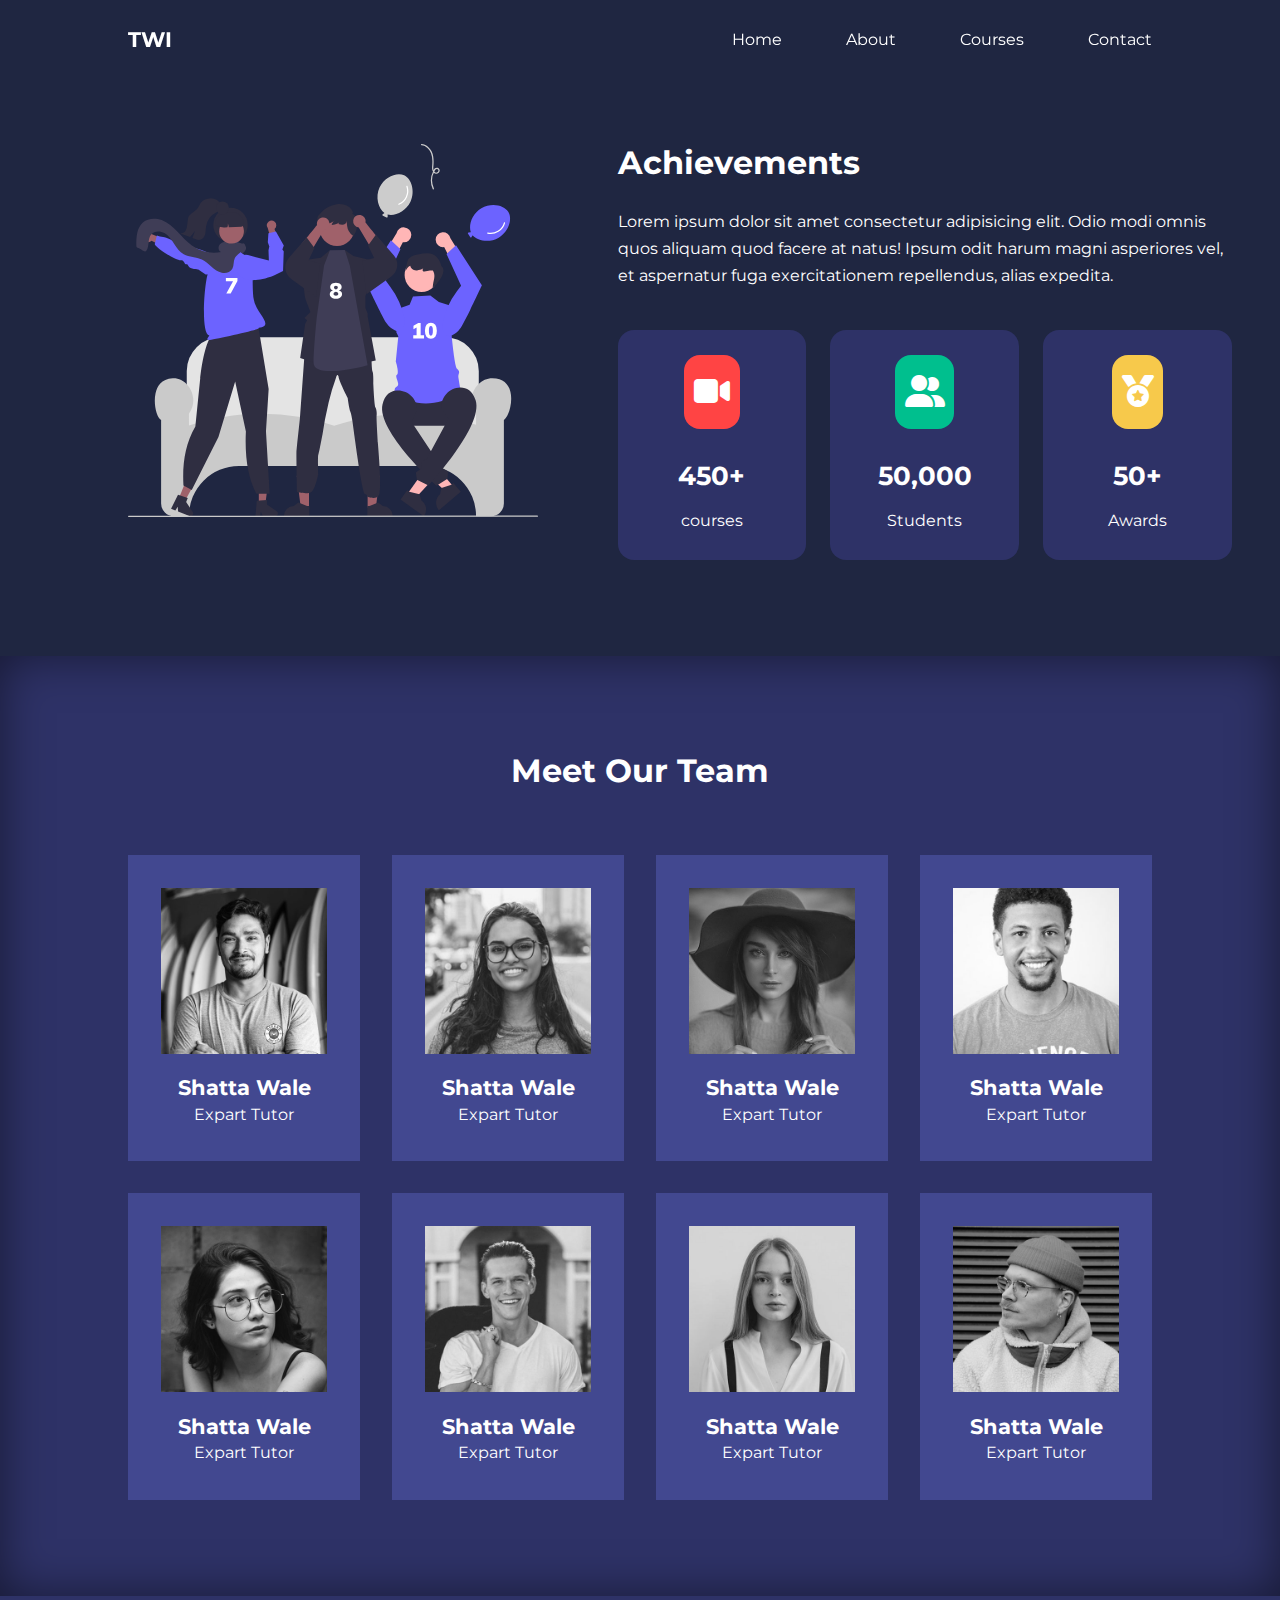
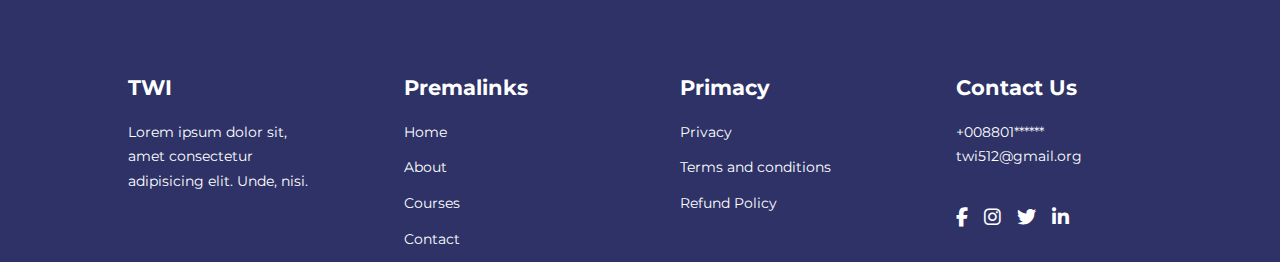
==== about.html @ b6cad6b4 "about page ready" ====
<!DOCTYPE html>
<html lang="en">
<head>
    <meta charset="UTF-8">
    <meta http-equiv="X-UA-Compatible" content="IE=edge">
    <meta name="viewport" content="width=device-width, initial-scale=1.0">
    <title>TWI education</title>
    <!-- fontawsome cdn -->
    <link rel="stylesheet" href="https://cdnjs.cloudflare.com/ajax/libs/font-awesome/6.1.1/css/all.min.css">
    <!-- custom css -->
    <link rel="stylesheet" href="css/style.css">
    <link rel="stylesheet" href="css/about.css">
</head>
<body>
    <!-- navbar start -->
    <nav>
        <div class="container nav_container">
            <a href="index.html"><h4>TWI</h4></a>
            <ul class="nav_menu">
                <li><a href="index.html">Home</a></li>
                <li><a href="about.html">About</a></li>
                <li><a href="courses.html">Courses</a></li>
                <li><a href="contact.html">Contact</a></li>
            </ul>
            <button id="open-menu-btn"><i class="fa-solid fa-bars-staggered"></i></button>
            <button id="close-menu-btn"><i class="fa-solid fa-xmark"></i></button>
        </div>
    </nav>
    <!-- navbar end -->
    <!-- achievment section start -->
    <section class="about_achievements">
        <div class="container about_achievements_container">
            <div class="about_achievemnet_left">
                <img src="/images/about achievements.svg">

            </div>
            <div class="about_achievemnet_right">
                <h1>Achievements</h1>
                <p>Lorem ipsum dolor sit amet consectetur adipisicing elit. Odio modi omnis quos aliquam quod facere at natus! Ipsum odit harum magni asperiores vel, et aspernatur fuga exercitationem repellendus, alias expedita.</p>
                <div class="achievements_cards">
                    <article class="achievements_card">
                        <span class="achievements_icon"><i class="fa-solid fa-video"></i></span>
                        <h3>450+</h3>
                        <p>courses</p>
                    </article>

                    <article class="achievements_card">
                        <span class="achievements_icon"><i class="fa-solid fa-user-group"></i></span>
                        <h3>50,000</h3>
                        <p>Students</p>
                    </article>
                   

                    <article class="achievements_card">
                        <span class="achievements_icon"><i class="fa-solid fa-medal"></i></span>
                        <h3>50+</h3>
                        <p>Awards</p>
                    </article>
                </div>
            </div>
        </div>
    </section>
    <!-- achievment end -->

    <section class="team">
        <h2>Meet Our Team</h2>
        <div class="container team_container">
            <article class="team_member">
                <div class="team_member_image">
                    <img src="images/tm1.jpg">
                </div>
                <div class="team_member_info">
                    <h4>Shatta Wale</h4>
                    <p>Expart Tutor</p>
                </div>
                <div class="team_member_socials">
                    <a href="instagram.com" target="_blank"><i class="fa-brands fa-instagram"></i></a>
                    <a href="instagram.com" target="_blank"><i class="fa-brands fa-linkedin-in"></i></a>
                    <a href="instagram.com" target="_blank"><i class="fa-brands fa-twitter"></i></a>
                </div>
            </article>

            <article class="team_member">
                <div class="team_member_image">
                    <img src="images/tm2.jpg">
                </div>
                <div class="team_member_info">
                    <h4>Shatta Wale</h4>
                    <p>Expart Tutor</p>
                </div>
                <div class="team_member_socials">
                    <a href="instagram.com" target="_blank"><i class="fa-brands fa-instagram"></i></a>
                    <a href="instagram.com" target="_blank"><i class="fa-brands fa-linkedin-in"></i></a>
                    <a href="instagram.com" target="_blank"><i class="fa-brands fa-twitter"></i></a>
                </div>
            </article>


            <article class="team_member">
                <div class="team_member_image">
                    <img src="images/tm3.jpg">
                </div>
                <div class="team_member_info">
                    <h4>Shatta Wale</h4>
                    <p>Expart Tutor</p>
                </div>
                <div class="team_member_socials">
                    <a href="instagram.com" target="_blank"><i class="fa-brands fa-instagram"></i></a>
                    <a href="instagram.com" target="_blank"><i class="fa-brands fa-linkedin-in"></i></a>
                    <a href="instagram.com" target="_blank"><i class="fa-brands fa-twitter"></i></a>
                </div>
            </article>


            <article class="team_member">
                <div class="team_member_image">
                    <img src="images/tm4.jpg">
                </div>
                <div class="team_member_info">
                    <h4>Shatta Wale</h4>
                    <p>Expart Tutor</p>
                </div>
                <div class="team_member_socials">
                    <a href="instagram.com" target="_blank"><i class="fa-brands fa-instagram"></i></a>
                    <a href="instagram.com" target="_blank"><i class="fa-brands fa-linkedin-in"></i></a>
                    <a href="instagram.com" target="_blank"><i class="fa-brands fa-twitter"></i></a>
                </div>
            </article>


            <article class="team_member">
                <div class="team_member_image">
                    <img src="images/tm5.jpg">
                </div>
                <div class="team_member_info">
                    <h4>Shatta Wale</h4>
                    <p>Expart Tutor</p>
                </div>
                <div class="team_member_socials">
                    <a href="instagram.com" target="_blank"><i class="fa-brands fa-instagram"></i></a>
                    <a href="instagram.com" target="_blank"><i class="fa-brands fa-linkedin-in"></i></a>
                    <a href="instagram.com" target="_blank"><i class="fa-brands fa-twitter"></i></a>
                </div>
            </article>


            <article class="team_member">
                <div class="team_member_image">
                    <img src="images/tm6.jpg">
                </div>
                <div class="team_member_info">
                    <h4>Shatta Wale</h4>
                    <p>Expart Tutor</p>
                </div>
                <div class="team_member_socials">
                    <a href="instagram.com" target="_blank"><i class="fa-brands fa-instagram"></i></a>
                    <a href="instagram.com" target="_blank"><i class="fa-brands fa-linkedin-in"></i></a>
                    <a href="instagram.com" target="_blank"><i class="fa-brands fa-twitter"></i></a>
                </div>
            </article>

            <article class="team_member">
                <div class="team_member_image">
                    <img src="images/tm7.jpg">
                </div>
                <div class="team_member_info">
                    <h4>Shatta Wale</h4>
                    <p>Expart Tutor</p>
                </div>
                <div class="team_member_socials">
                    <a href="instagram.com" target="_blank"><i class="fa-brands fa-instagram"></i></a>
                    <a href="instagram.com" target="_blank"><i class="fa-brands fa-linkedin-in"></i></a>
                    <a href="instagram.com" target="_blank"><i class="fa-brands fa-twitter"></i></a>
                </div>
            </article>

            <article class="team_member">
                <div class="team_member_image">
                    <img src="images/tm8.jpg">
                </div>
                <div class="team_member_info">
                    <h4>Shatta Wale</h4>
                    <p>Expart Tutor</p>
                </div>
                <div class="team_member_socials">
                    <a href="instagram.com" target="_blank"><i class="fa-brands fa-instagram"></i></a>
                    <a href="instagram.com" target="_blank"><i class="fa-brands fa-linkedin-in"></i></a>
                    <a href="instagram.com" target="_blank"><i class="fa-brands fa-twitter"></i></a>
                </div>
            </article>
        </div>
    </section>
    <!-- team section end -->


    <!-- footer start -->
    <footer class="footer">
        <div class="container footer_container">
            <div class="footer_1">
                <a href="index.html" class="footer_logo"><h4>TWI</h4></a>
                <p>Lorem ipsum dolor sit, amet consectetur adipisicing elit. Unde, nisi.</p>
            </div>
            <div class="footer_2">
                <h4>Premalinks</h4>
                <ul class="premalinks">
                    <li><a href="index.html">Home</a></li>
                    <li><a href="about.html">About</a></li>
                    <li><a href="courses.html">Courses</a></li>
                    <li><a href="contact.html">Contact</a></li>
                </ul>
            </div>

            <div class="footer_3">
                <h4>Primacy</h4>
                <ul class="privacy">
                    <li><a href="#">Privacy</a></li>
                    <li><a href="#">Terms and conditions</a></li>
                    <li><a href="#">Refund Policy</a></li>
                </ul>
            </div>

            <div class="footer_4">
                <h4>Contact Us</h4>
                <div>
                    <p>+008801******</p>
                    <p>twi512@gmail.org</p>
                </div>
                <ul class="footer_socials">
                    <li>
                        <a href="#"><i class="fa-brands fa-facebook-f"></i></a>
                    </li> 
    
                    <li>
                        <a href="#"><i class="fa-brands fa-instagram"></i></a>
                    </li> 
    
                    <li>
                        <a href="#"><i class="fa-brands fa-twitter"></i></a>
                    </li> 
    
                    <li>
                        <a href="#"><i class="fa-brands fa-linkedin-in"></i></a>
                    </li> 
    
                </ul>
            </div>
        </div>
    </footer>
    <!-- footer end -->

    <!-- custom js -->
    <script src="/js/script.js"></script>

    
</body>
</html>
---- css/style.css ----
@import url('https://fonts.googleapis.com/css2?family=Kdam+Thmor+Pro&family=Montserrat:ital,wght@0,300;0,400;0,500;0,600;0,900;1,700&display=swap');

*{
    margin: 0;
    padding: 0;
    border: 0;
    outline: 0;
    text-decoration: none;
    list-style: none;
    box-sizing: border-box;
}

:root{
    --color-primary : #6c63ff;
    --color-success: #00bf8e;
    --color-warning: #f7c94b;
    --color-danger: #ff4444;
    --color-white : #fff;
    --color-black : #000;
    --color-danger-variant : rgba(247,88,66,0.4);
    -color-light : rgba(255,255,255,0.7);
    --color-bg : #1f2641;
    --color-bg1 : #2e3267;
    --color-bg2 : #424890;
    --container-width-lg : 80%;
    --container-width-md : 90%;
    --container-width-sm : 94%;
    --transition: all 400ms ease;
}

/* change nav color on scroll */
.window_scroll{
    background: var(--color-primary);
    box-shadow: 0 1rem 2rem rgba(0,0,0,0.2);
}

/* change nav color on scroll */

body{
    font-family: 'Montserrat', sans-serif;
    line-height: 1.7;
    color: var(--color-white);
    background: var(--color-bg);
}

.container{
    width: var(--container-width-lg);
    margin: 0 auto;
}

section {
    padding: 6rem 0;
}

section h2{
    text-align: center;
    margin-bottom: 4rem;
}

h1,
h2,
h3,
h4,
h5{
    line-height: 1.2;
}

h1{
    font-size: 2.4;
}

h2{
    font-size: 2rem;
}

h3{
    font-size: 1.6rem;
}

h4{
    font-size: 1.3rem;
}

a{
    color: var(--color-white);
}

img{
    width: 100%;
    display: block;
    object-fit: cover;
}

.btn{
    display: inline-block;
    background: var(--color-white);
    color: var(--color-black);
    padding: 1rem 2rem;
    border: 1px solid transparent;
    font-weight: 500;
    transition: var(--transition);
}

.btn:hover{
    background: transparent;
    color: var(--color-white);
    border-color: var(--color-white);
}

.btn-primary{
    background: var(--color-danger);
    color: var(--color-white);
}

/* nav css */
nav{
    background: transparent;
    width: 100vw;
    height: 5rem;
    position: fixed;
    top: 0;
    z-index: 11;
}

.nav_container{
    height: 100%;
    display: flex;
    justify-content: space-between;
    align-items: center;
}

nav button{
    display: none;
}

.nav_menu{
    display: flex;
    gap: 4rem;
    align-items: center;
}

.nav_menu a{
    font-size: 1rem;
    transition: var(--transition);
    
}

.nav_menu a:hover{
    color: var(--color-bg2);
}
/* nav css end */

/* hedaer css */
header{
    position: relative;
    top: 5rem;
    overflow: hidden;
    height: 70vh;
    margin-bottom: 5rem;
}

.header_container{
    display: grid;
    grid-template-columns: 1fr 1fr;
    align-items: center;
    gap: 5rem;
    height: 100%;
}

.header_left p{
    margin: 1rem 0 2.4rem;

}
/* header css end */

/* catagories css */
.categories{
    background: var(--color-bg1);
    height: 29rem;
}

.categories h1{
    line-height: 1;
    margin-bottom: 3rem;
}

.categories_container{
    display: grid;
    grid-template-columns: 40% 60%;
    gap: 4rem;
}

.categories_left{
    margin-left: 4rem;
}

.categories_left p{
    margin: 1rem 0 3rem;
    text-align: justify;
}

.categories_right{
    display: grid;
    grid-template-columns: repeat(3,1fr);
    gap: 1.2rem;
}

.category{
    cursor: pointer;
    background: var(--color-bg2);
    padding: 2rem;
    border-radius: 2rem;
    transition: var(--transition);
}

.category:hover{
    box-shadow: 0 3rem 3rem rgba(0,0,0,0.3);
    z-index: 1;
}

.category_icon{
    background: var(--color-primary);
    padding: 0.7rem;
    border-radius: 0.9rem;
}

.category h5{
    margin: 2rem 0 1rem;
}

.category p{
    font-size: 0.85rem;
}

.category:nth-child(2) .category_icon{
    background-color: var(--color-danger);
}

.category:nth-child(3) .category_icon{
    background-color: var(--color-success);
}

.category:nth-child(4) .category_icon{
    background-color: var(--color-warning);
}

.category:nth-child(5) .category_icon{
    background-color: var(--color-success);
}

/* catagories css end */

/* courses css */
.courses{
    margin: 10rem;
}

.courses_container{
    display: grid;
    grid-template-columns: repeat(3,1fr);
    gap: 2rem;
}

.course{
   background: var(--color-bg1);
   text-align: center;
   border: 1px solid transparent;
   transition: var(--transition);
}

.course:hover{
    background: transparent;
    border-color: var(--color-primary);
}



.courses_info{
    padding: 2rem;
}

.courses_info p{
    margin: 1.2rem 0 2rem;
    font-size: 0.9rem;
}
/* courses css end */

/* faqs css */
.faqs{
    background: var(--color-bg1);
    box-shadow: inset 0 0 3rem rgba(0,0,0,0.5);
}

.faqs_container{
    display: grid;
    grid-template-columns: 1fr 1fr;
    gap: 1rem;
}

.faq{
    padding: 2rem;
    display: flex;
    align-items: center;
    gap: 1.4rem;
    height: fit-content;
    background: var(--color-primary);
    cursor: pointer;
}

.faq h4{
    font-size: 1rem;
    line-height: 2.2;
}

.faq_icon{
    align-self: flex-start;
    font-size: 1.2rem;
}

.faq p{
    margin: 0.8rem;
    display: none;
}

.faq.open p{
    display: block;
}
/* faq css end */

/* testimonial css */
.testimonial_container{
    overflow-x: hidden;
    position: relative;
    margin-bottom: 5rem;
    margin-top: 5rem;
}

.testimonial{
    padding-top: 2rem;
}

.avatar{
    width: 6rem;
    height: 6rem;
    border-radius: 50%;
    overflow: hidden;
    margin: 0 auto 1rem;
    border: 1rem solid var(--color-bg1);
}

.testimonial_info{
    text-align: center;
}

.testimonial_body{
    background: var(--color-primary);
    padding: 2rem;
    margin-top: 3rem;
    position: relative;
}

.testimonial_body::before{
    content: "";
    display: block;
    background: linear-gradient(135deg,transparent,var(--color-primary),var(--color-primary),var(--color-primary));
    width: 3rem;
    height: 3rem;
    position: absolute;
    left: 50%;
    top: -1.5rem;
    transform: rotate(45deg);
}

/* testimonial css end */

/* footer css start */
footer{
    background: var(--color-bg1);
    padding-top: 5rem;
    font-size: 0.9rem;
}

.footer_container{
    display: grid;
    grid-template-columns: repeat(4,1fr);
    gap: 5rem;
}

.footer_container > div h4{
    margin-bottom: 1.2rem;
}

.footer_1 p{
    margin : 0 0 2rem;
}

footer ul li {
    margin-bottom: 0.7rem;
}

footer ul li a:hover{
    text-decoration: underline;
}

.footer_socials{
    display: flex;
    gap: 1rem;
    font-size: 1.2rem;
    margin-top: 2rem;
}
/* footer css end */

/* reesponsive for tablets */

@media screen and (max-width : 1024px){
    .container{
        width: var(--container-width-md);
    }

    h1{
        font-size: 2.2rem;
    }

    h2{
        font-size: 1.7rem;
    }

    h3{
        font-size: 1.4rem;
    }
    
    h4{
        font-size: 1.2rem;
    }

    /* responsive nav start */
    nav button{
        display: inline-block;
        background: transparent;
        font-size: 1.8rem;
        color: var(--color-white);
        cursor: pointer;
    }

    nav button#close-menu-btn{
        display: none;
    }

    .nav_menu{
        position: fixed;
        top: 5rem;
        right: 5%;
        height: fit-content;
        width: 18rem;
        flex-direction: column;
        gap: 0;
        display: none;
    }

    .nav_menu li{
        width: 100%;
        height: 5.8rem;
        animation: animationNavItems 250ms linear forwards;
        transform-origin: top right;
        opacity: 0;
    }

    .nav_menu li:nth-child(2){
        animation-delay: 150ms;
    }

    .nav_menu li:nth-child(3){
        animation-delay: 250ms;
    }

    .nav_menu li:nth-child(4){
        animation-delay: 350ms; 
    }

    .nav_menu li a{
        background: var(--color-primary);
        box-shadow: -4rem 6rem 10rem rgba(0,0,0,0.6);
        width: 100%;
        height: 100%;
        display: grid;
        place-items: center;
    }

    .nav_menu li a:hover{
        background: var(--color-bg2);
        color: var(--color-white);
    }

    @keyframes animationNavItems {
        0%{
            transform: rotateZ(-90deg) rotateX(90deg) scale(0.1);

        }

        100%{
            transform: rotateZ(0) rotateX(0) scale(1);
            opacity: 1;

        }
        
    }
    /* responsive navbar end */

    /* responsive hedaer start */

    header{
        height: 52vh;
        margin-bottom: 4rem;
    }

    .header_container{
        gap: 0;
        padding-bottom: 3rem;
    }
    /* responsive header end */

    /* responsive catogogies */

    .categories{
        height: auto;
    }

    .categories_container{
        grid-template-columns: 1fr;
        gap: 3rem;
    }
    
    .categories_left{
        margin-right: 0;
    }
    /* responsive catogogies end*/

    /* responsive course*/


    .course{
        margin-top: 0;
    }

    .courses_container{
        grid-template-columns:repeat( auto-fit, minmax(250px, 2fr));
    }
    /* responsive course end */

    .faqs_container{
        grid-template-columns: 1fr;
    }

    .faq{
        padding: 1.2rem;
    }
    .footer_container{
        grid-template-columns: repeat( auto-fit, minmax(250px, 1fr) );

    }

}

@media screen and  (max-width: 600px){
    .container{
        width: var(--container-width-sm);
    }
    
    .nav_menu{
        right: 3%;
    }

    header{
        height: 100vh;
    }

    .header_left p{
        text-align: justify;
        margin-bottom: 1.3rem;
       
    }

    .header_right{
        margin-top: 1.3rem;
    }

    .header_container{
        grid-template-columns: 1fr;
        text-align: center;
    }

    .categories_right{
        grid-template-columns: 1fr;
        gap: 1rem;
    
    }

    .category{
        padding: 3rem;
        border-radius: 2rem;
    }

    .category_icon{
        margin-top: 4px;
        display: inline-block;
    }

    .courses_container{
        grid-template-columns: 1fr;
    }

    .courses_info{
        text-align: justify;
    }

    .testimonial_body{
        padding: 1.5rem;
    }

    .footer_container{
        text-align: center;
    }

    .footer_socials {
       justify-content: center;
    }
}
---- css/about.css ----
/* achivemnet start */
.about_achievements{
    margin-top: 3rem;
}

.about_achievements_container{
    display: grid;
    grid-template-columns: 40% 60%;
    gap: 5rem;
}

.about_achievemnet_right > p{
    margin: 1.6rem 0 2.5rem;
}

.achievements_cards{
    display: grid;
    grid-template-columns: repeat(3,1fr);
    gap: 1.5rem;
}

.achievements_card{
    background: var(--color-bg1);
    padding: 1.6rem;
    border-radius: 1rem;
    text-align: center;
    transition: var(--transition);
}

.achievements_card:hover{
    background-color: var(--color-bg2);
    box-shadow: 0 3rem 3rem rgba(0,0,0,0.3);
}

.achievements_icon {
    background: var(--color-danger);
    padding: 0.6rem;
    border-radius: 1rem;
    display: inline-block;
    margin-bottom: 2rem;
    font-size: 2rem;
}

.achievements_card:nth-child(2) .achievements_icon{
    background: var(--color-success);

}

.achievements_card:nth-child(3) .achievements_icon{
    background: var(--color-warning);
}

.achievements_card p{
    margin-top: 1rem;
}
/* achievement end */

/* team start */
.team{
    background: var(--color-bg1);
    box-shadow: inset 0 0 3rem rgba(0,0,0,0.5);
}

.team_container{
    display: grid;
    grid-template-columns: repeat(4,1fr);
    gap: 2rem;
}

.team_member{
    background: var(--color-bg2);
    padding: 2rem;
    border: 1px solid transparent;
    transition: var(--transition);
    position: relative;
    overflow: hidden;
}


.team_member:hover{
    background: transparent;
    border-color: var(--color-primary);
}

.team_member_image img{
    filter: saturate(0);
}

.team_member_image img:hover{
    filter: saturate(1);
}

.team_member_info{
    text-align: center;
    margin-top: 1.4rem;
}

.team_member_info p{
    color: var(--color-light);
}

.team_member_socials{
    position: absolute;
    top: 50%;
    right: 0;
    display: flex;
    flex-direction: column;
    background: var(--color-primary);
    border-radius: 1rem 0 0 1rem;
    transform: translateY(-50%);
    box-shadow: -2rem 0 2rem rgba(0,0,0,0.3);
    right: -100%;
    transition: var(--transition);
}

.team_member:hover .team_member_socials{
    right: 0;
}

.team_member_socials a{
    padding: 1rem;
}

/* responsive for tablets */

@media screen and (max-width: 1024px){
    .about_achievements{
        margin-top: 2rem;
    }

    .about_achievements_container{
        grid-template-columns: 1fr;
        gap: 4rem;
    }

    .about_achievemnet_left{
        width: 80%;
        margin: 0 auto;
    }

    .team_container{
        grid-template-columns: repeat(2,1fr);
        gap: 1.5rem;
    }

    .team_member{
        padding: 1rem;
    }

}

/* responsive for phone */

@media screen and (max-width: 600px){
    .achievements_cards{
        grid-template-columns: 1fr;
        gap: 1.5rem;
    }

    .team_container{
        grid-template-columns: 1fr;
        gap: 0.7rem;
    }

    .team_member{
        padding: 0;
    }

    .team_member p{
        margin-bottom: 1.5rem;
    }

}
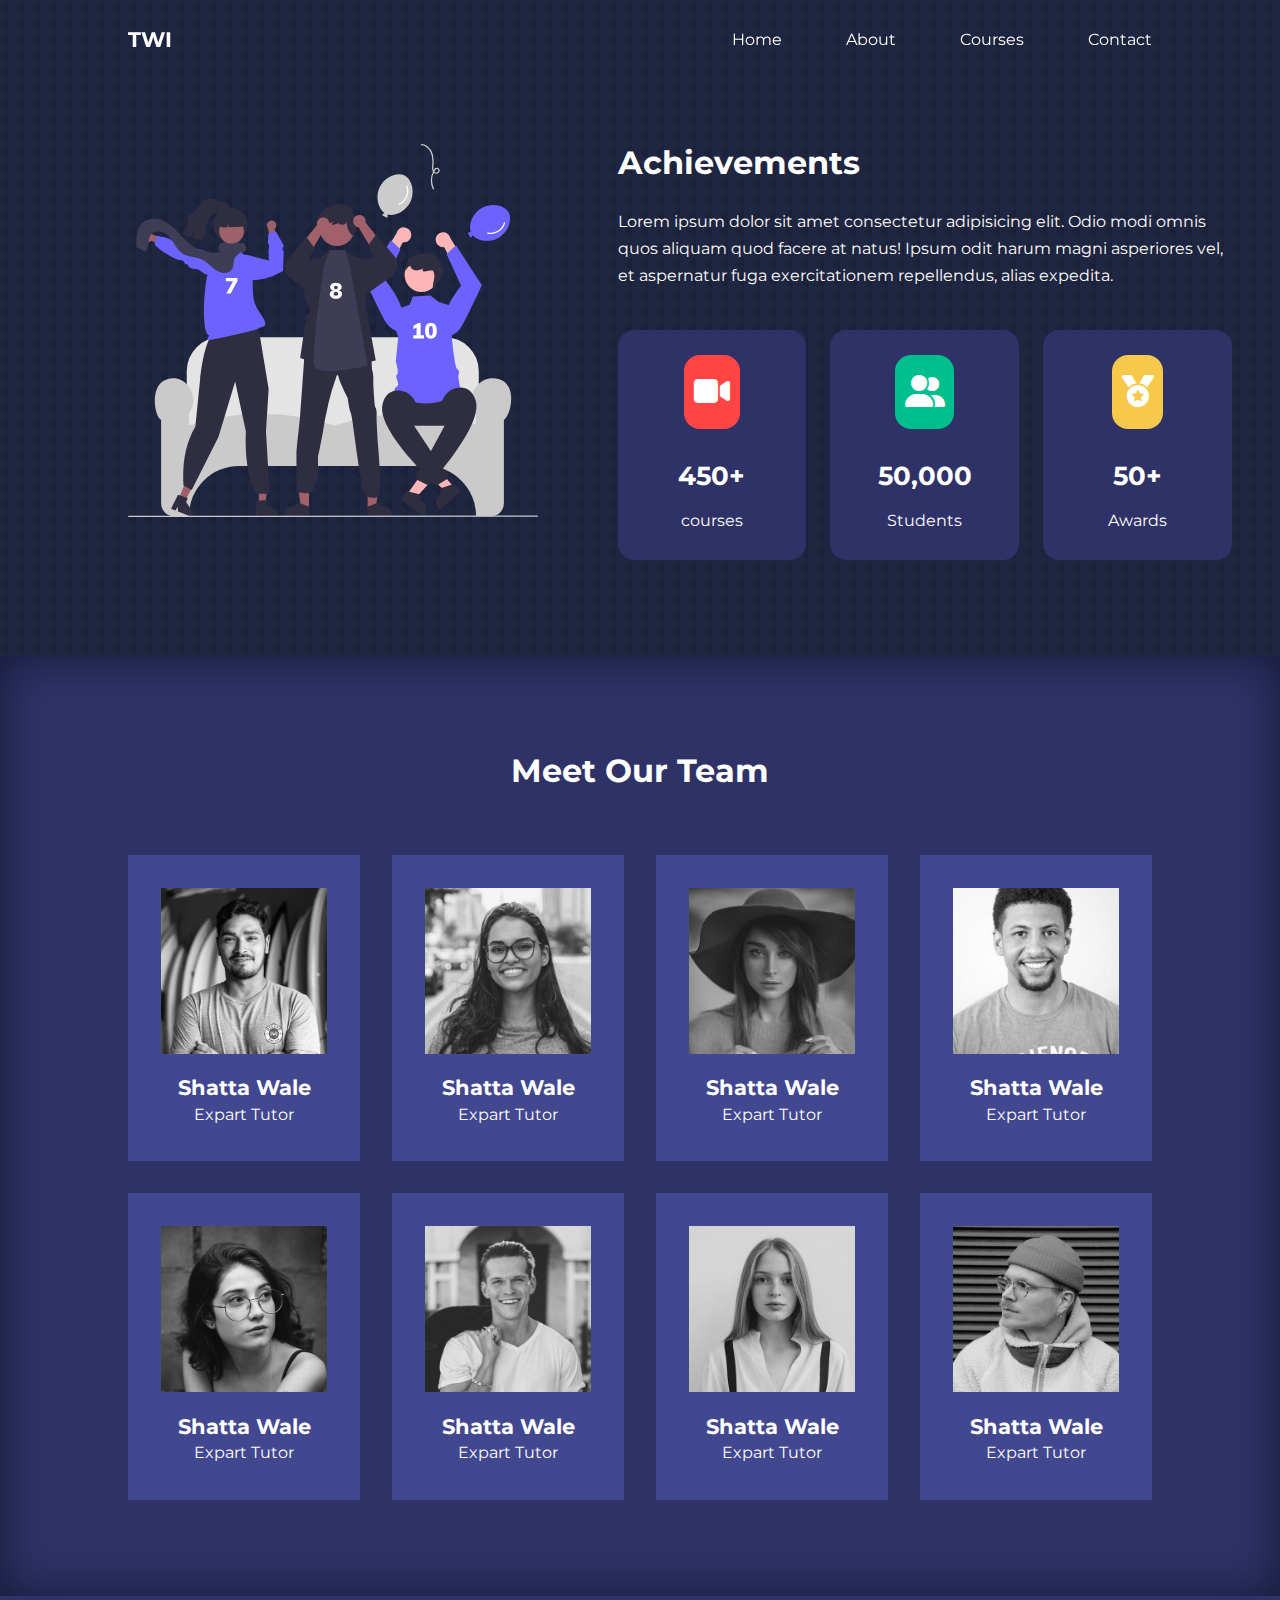
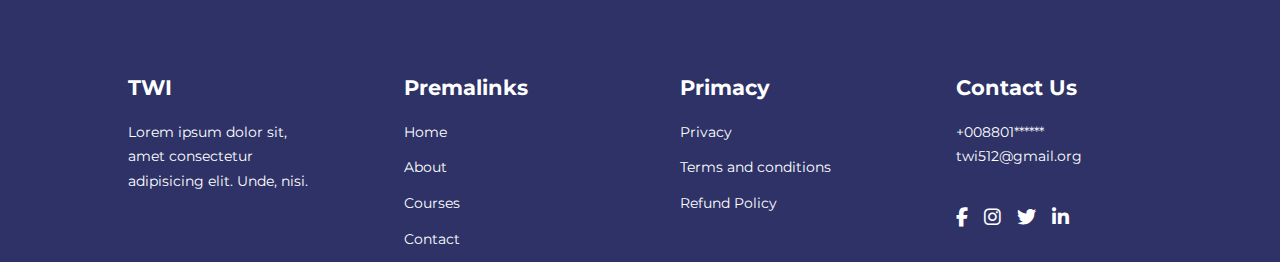
==== commit 3912c98d: "project done" ====
--- a/about.html
+++ b/about.html
@@ -10,6 +10,11 @@
     <!-- custom css -->
     <link rel="stylesheet" href="css/style.css">
     <link rel="stylesheet" href="css/about.css">
+    <style>
+        body{
+            background-image: url(/images/bg-texture.png);
+        }
+    </style>
 </head>
 <body>
     <!-- navbar start -->
--- a/css/style.css
+++ b/css/style.css
@@ -605,8 +605,15 @@
         display: inline-block;
     }
 
+    .courses{
+        width: 80%;
+        margin: 0 auto;
+
+    }
+
     .courses_container{
         grid-template-columns: 1fr;
+        margin: 0 auto;
     }
 
     .courses_info{
